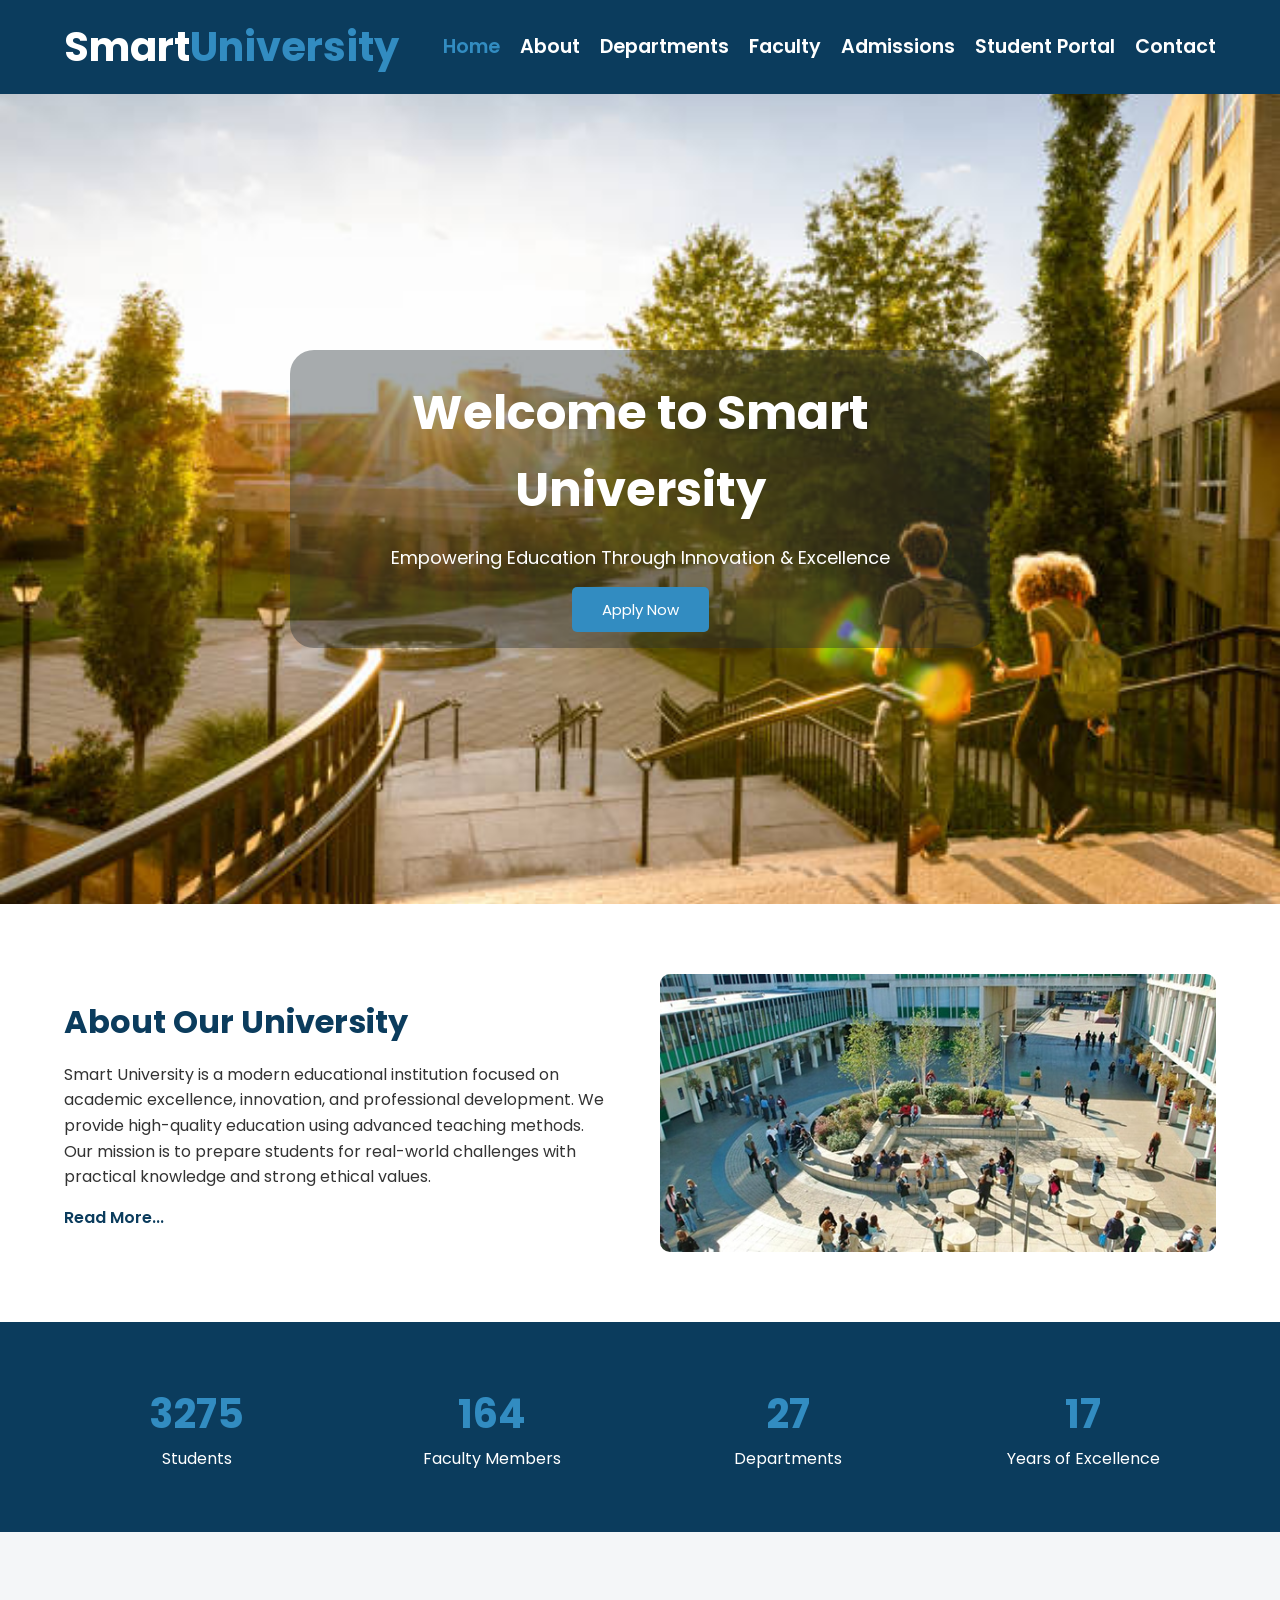
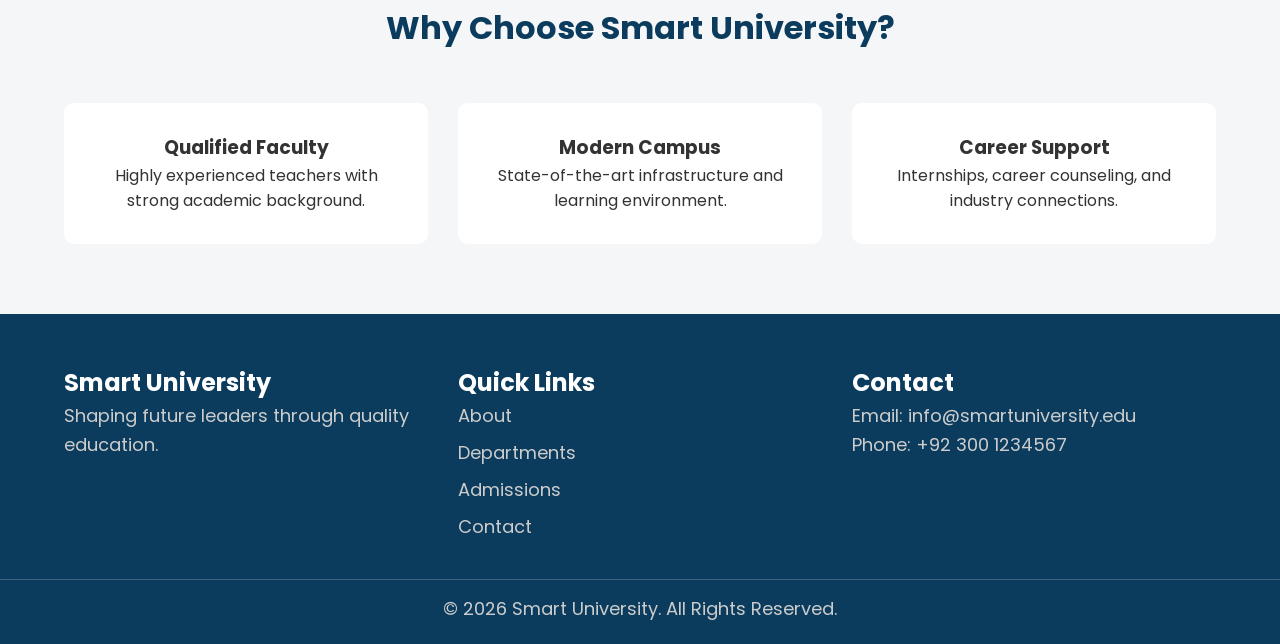
==== index.html @ c7d0f1ce "first commit" ====
<!DOCTYPE html>
<html lang="en">

<head>
    <meta charset="UTF-8">
    <meta name="viewport" content="width=device-width, initial-scale=1.0">

    <title>Smart University | Home</title>
    <meta name="description" content="Smart University - Empowering Education Through Innovation & Excellence">

    <!-- Google Font -->
    <link rel="preconnect" href="https://fonts.googleapis.com">
    <link rel="preconnect" href="https://fonts.gstatic.com" crossorigin>
    <link href="https://fonts.googleapis.com/css2?family=Poppins:wght@300;400;500;600;700&display=swap" rel="stylesheet">

    <!-- Main CSS -->
    <link rel="stylesheet" href="css/style.css">
</head>

<body>

<!-- ================= HEADER / NAVBAR ================= -->
<header class="header">
    <div class="container nav">

        <h2 class="logo">Smart<span>University</span></h2>
        <div id="hamburger" class="hamburger">☰</div>

        <nav id="navMenu" class="nav-menu">
            <ul class="nav-links">
                <li><a href="index.html" class="active">Home</a></li>
                <li><a href="about.html">About</a></li>
                <li><a href="departments.html">Departments</a></li>
                <li><a href="faculty.html">Faculty</a></li>
                <li><a href="admissions.html">Admissions</a></li>
                <li><a href="student-portal.html">Student Portal</a></li>
                <li><a href="contact.html">Contact</a></li>
            </ul>
        </nav>

    </div>
</header>

<main>

<!-- ================= HERO SECTION ================= -->
<section class="hero">
    <div class="hero-overlay">
        <div class="hero-content">
            <h1>Welcome to Smart University</h1>
            <p>Empowering Education Through Innovation & Excellence</p>
            <a href="admissions.html" class="btn">Apply Now</a>
        </div>
    </div>
</section>

<!-- ================= ABOUT SECTION ================= -->
<section class="about">
    <div class="container">
        <div class="about-grid">

            <div class="about-text">
                <h2>About Our University</h2>
                <p>
                    Smart University is a modern educational institution focused on
                    academic excellence, innovation, and professional development.
                    We provide high-quality education using advanced teaching methods.
                </p>
                <p>
                    Our mission is to prepare students for real-world challenges
                    with practical knowledge and strong ethical values.
                </p>
                <a href="about.html" class="btn-secondary">Read More...</a>
            </div>

            <div class="about-image">
                <img src="images/campus.jpg" alt="Smart University Campus">
            </div>

        </div>
    </div>
</section>

<!-- ================= COUNTER SECTION ================= -->
<section class="counter">
    <div class="container counter-grid">

        <div class="counter-box">
            <h3 class="count" data-target="5000">0</h3>
            <p>Students</p>
        </div>

        <div class="counter-box">
            <h3 class="count" data-target="250">0</h3>
            <p>Faculty Members</p>
        </div>

        <div class="counter-box">
            <h3 class="count" data-target="40">0</h3>
            <p>Departments</p>
        </div>

        <div class="counter-box">
            <h3 class="count" data-target="25">0</h3>
            <p>Years of Excellence</p>
        </div>

    </div>
</section>

<!-- ================= FEATURES SECTION ================= -->
<section class="features">
    <div class="container">

        <h2 class="section-title">Why Choose Smart University?</h2>

        <div class="features-grid">

            <div class="feature-card">
                <h3>Qualified Faculty</h3>
                <p>Highly experienced teachers with strong academic background.</p>
            </div>

            <div class="feature-card">
                <h3>Modern Campus</h3>
                <p>State-of-the-art infrastructure and learning environment.</p>
            </div>

            <div class="feature-card">
                <h3>Career Support</h3>
                <p>Internships, career counseling, and industry connections.</p>
            </div>

        </div>

    </div>
</section>

</main>

<!-- ================= FOOTER ================= -->
<footer class="footer">

    <div class="container footer-grid">

        <div>
            <h2>Smart University</h2>
            <p>Shaping future leaders through quality education.</p>
        </div>

        <div>
            <h2>Quick Links</h2>
            <ul>
                <li><a href="about.html">About</a></li>
                <li><a href="departments.html">Departments</a></li>
                <li><a href="admissions.html">Admissions</a></li>
                <li><a href="contact.html">Contact</a></li>
            </ul>
        </div>

        <div>
            <h2>Contact</h2>
            <p>Email: info@smartuniversity.edu</p>
            <p>Phone: +92 300 1234567</p>
        </div>

    </div>

    <div class="footer-bottom">
        <p>© <span id="year"></span> Smart University. All Rights Reserved.</p>
    </div>

</footer>

<!-- ================= JAVASCRIPT ================= -->
<script src="js/script.js"></script>

<script>
    // Auto year
    document.getElementById("year").textContent = new Date().getFullYear();

    // Toggle navigation menu
    document.getElementById("hamburger").addEventListener("click", function() {
        const navMenu = document.getElementById("navMenu");
        navMenu.classList.toggle("active");
    });
</script>

</body>
</html>
---- css/style.css ----
/* ===============================
   GLOBAL STYLES
================================ */
* {
    margin: 0;
    padding: 0;
    box-sizing: border-box;
}

body {
    font-family: 'Poppins', sans-serif;
    line-height: 1.6;
    color: #333;
    background: #f4f6f8;
}

a {
    text-decoration: none;
    color: inherit;
}

img {
    width: 100%;
    display: block;
}

.container {
    width: 90%;
    max-width: 1200px;
    margin: auto;
}

/* ===============================
   HEADER / NAVBAR
================================ */
.header {
    background: #0b3c5d;
    padding: 15px 0;
    position: sticky;
    top: 0;
    z-index: 1000;
}

.nav {
    display: flex;
    align-items: center;
    justify-content: space-between;
}

.nav .logo {
    margin-left: 0;
}

.logo {
    color: #fff;
    font-size: 2.5rem;
    font-weight: 700;
    margin-right: 30px;
}

.logo span {
    color: #328cc1;
}

.hamburger {
    cursor: pointer;
    display: none;
    color: #fff;
    font-size: 2rem;
}

.nav-menu {
    display: flex;
}

.nav-links {
    list-style: none;
    display: flex;
    gap: 20px;
}

.nav-links a {
    color: #fff;
    font-size: 1.2rem;
    font-weight: 600;
    transition: all 0.3s;
    flex-wrap: wrap;
}

.nav-links a:hover,
.nav-links a.active {
    color: #328cc1;
}

/* ===============================
   HERO
================================ */
.hero {
    height: 90vh;
    background: url("/images/graduation-cremony.jpg") no-repeat center/cover;
    position: relative;
}

.hero-overlay {
    height: 100%;
    display: flex;
    align-items: center;
    justify-content: center;
}

.hero-content {
    background: rgba(35, 45, 50, 0.4);
    color: #fff;
    text-align: center;
    max-width: 700px;
    border-radius: 1.5rem;
    padding: 25px;
}

.hero-content h1 {
    font-size: 48px;
    margin-bottom: 15px;
}

.hero-content p {
    font-size: 18px;
    margin-bottom: 25px;
}

/* ===============================
   BUTTONS
================================ */
.btn {
    background: #328cc1;
    color: #fff;
    padding: 12px 30px;
    border-radius: 5px;
    font-size: 15px;
    transition: all 0.3s;
}

.btn:hover {
    background: #256b96;
}

.btn-secondary {
    display: inline-block;
    margin-top: 15px;
    color: #0b3c5d;
    font-weight: 600;
}

/* ===============================
   ABOUT
================================ */
.about {
    padding: 70px 0;
    background: #fff;
}

.about-grid {
    display: grid;
    grid-template-columns: 1fr 1fr;
    gap: 40px;
    align-items: center;
}

.about-text h2 {
    font-size: 32px;
    margin-bottom: 15px;
    color: #0b3c5d;
}

.about-image img {
    border-radius: 10px;
}

/* ===============================
   COUNTER
================================ */
.counter {
    background: #0b3c5d;
    color: #fff;
    padding: 60px 0;
}

.counter-grid {
    display: grid;
    grid-template-columns: repeat(4, 1fr);
    gap: 30px;
    text-align: center;
}

.counter-box h3 {
    font-size: 40px;
    color: #328cc1;
}

/* ===============================
   FEATURES
================================ */
.features {
    padding: 70px 0;
    background: #f4f6f8;
}

.section-title {
    text-align: center;
    font-size: 32px;
    color: #0b3c5d;
    margin-bottom: 50px;
}

.features-grid {
    display: grid;
    grid-template-columns: repeat(3, 1fr);
    gap: 30px;
}

.feature-card {
    background: #fff;
    padding: 30px;
    border-radius: 10px;
    text-align: center;
    transition: all 0.3s;
}

.feature-card:hover {
    transform: translateY(-8px);
    box-shadow: 0 10px 20px rgba(0, 0, 0, 0.1);
}

/* ===============================
   DEPARTMENTS
================================ */
.filter-bar {
    display: flex;
    gap: 15px;
    justify-content: center;
    margin-bottom: 30px;
}

.filter-bar button {
    padding: 10px 18px;
    border: none;
    border-radius: 5px;
    cursor: pointer;
    background: #0b3c5d;
    color: #fff;
    font-size: 14px;
    transition: background 0.3s;
}

.filter-bar button.active {
    background: #328cc1;
}

.dept-grid {
    display: grid;
    grid-template-columns: repeat(3, 1fr);
    gap: 30px;
}

.dept-card {
    background: #fff;
    padding: 25px;
    border-radius: 10px;
    transition: all 0.3s;
}

.dept-card:hover {
    transform: translateY(-6px);
    box-shadow: 0 10px 20px rgba(0, 0, 0, 0.1);
}

.dept-card h3 {
    color: #0b3c5d;
    margin-bottom: 10px;
}

/* ===============================
   FACULTY
================================ */
.faculty-flex {
    display: flex;
    flex-wrap: wrap;
    justify-content: center;
    align-items: center;
    gap: 20px;
}

.faculty-card {
    width: 350px;
    background: #fff;
    padding: 25px;
    border-radius: 10px;
    text-align: center;
    transition: all 0.3s;
}

.faculty-card:hover {
    transform: translateY(-6px);
    box-shadow: 0 10px 20px rgba(0, 0, 0, 0.1);
}

.faculty-card img {
    width: 120px;
    height: 120px;
    border-radius: 50%;
    object-fit: cover;
    margin: 0 auto 15px;
}

.faculty-card h3 {
    color: #0b3c5d;
    margin-bottom: 5px;
}

.faculty-card p {
    font-size: 14px;
    margin-bottom: 10px;
}

.faculty-card button {
    padding: 8px 16px;
    border: none;
    background: #328cc1;
    color: #fff;
    border-radius: 5px;
    cursor: pointer;
    font-size: 13px;
}

/* ===============================
   MODAL
================================ */
.modal {
    display: none;
    position: fixed;
    inset: 0;
    background: rgba(0, 0, 0, 0.6);
    justify-content: center;
    align-items: center;
    z-index: 2000;
}

.modal-content {
    background: #fff;
    padding: 30px;
    max-width: 500px;
    width: 90%;
    border-radius: 10px;
    position: relative;
}

.close-btn {
    position: absolute;
    top: 10px;
    right: 15px;
    font-size: 22px;
    cursor: pointer;
}

/* ===============================
   FORMS (Admission + Contact + Portal)
================================ */
.form-container,
.contact-form,
.contact-info,
.portal-container {
    background: #fff;
    padding: 30px;
    border-radius: 10px;
}

.form-container {
    max-width: 700px;
    margin: auto;
}

.portal-container {
    max-width: 400px;
    margin: 60px auto;
}

.contact-container {
    display: flex;
    gap: 40px;
    flex-wrap: wrap;
    margin: 50px auto;
    max-width: 1000px;
}

.contact-form {
    width: 50%;
}

.contact-info {
    width: 45%;
}

.contact-info p {
    line-height: 2;
}

.contact-info iframe {
    height: 65%;
    margin-top: 45px;
    width: 100%; /* Ensure iframe takes full width */
}

.form-group,
.portal-group {
    margin-bottom: 20px;
}

.form-group label,
.portal-group label {
    display: block;
    margin-bottom: 6px;
    font-weight: 500;
}

.form-group input,
.form-group select,
.form-group textarea,
.portal-group input {
    width: 100%;
    padding: 12px;
    border: 1px solid #ccc;
    border-radius: 5px;
    font-size: 14px;
}

.form-group textarea {
    resize: none;
    height: 100px;
}

.form-group button,
.portal-group button {
    background: #0b3c5d;
    color: #fff;
    padding: 12px 25px;
    border: none;
    border-radius: 5px;
    font-size: 15px;
    cursor: pointer;
    width: 100%;
    transition: background 0.3s;
}

.form-group button:hover,
.portal-group button:hover {
    background: #328cc1;
}

/* ===============================
   DASHBOARD
================================ */
.dashboard {
    max-width: 900px;
    margin: 60px auto;
    display: none; /* Make sure to toggle this display as needed */
}

.dashboard-grid {
    display: grid;
    grid-template-columns: repeat(3, 1fr);
    gap: 25px;
}

.dash-card {
    background: #fff;
    padding: 25px;
    border-radius: 10px;
    text-align: center;
}

.dash-card h3 {
    color: #0b3c5d;
}

/* ===============================
   FOOTER
================================ */
.footer {
    background: #0b3c5d;
    color: #fff;
    padding: 50px 0 20px;
}

.footer-grid {
    display: grid;
    grid-template-columns: repeat(3, 1fr);
    gap: 30px;
}

.footer ul {
    list-style: none;
}

.footer ul li {
    margin-bottom: 8px;
    color: #ccc;
    font-size: 18px;
}

.footer p {
    color: #ccc;
    font-size: 18px;
}

.footer ul li a:hover {
    color: #328cc1;
}

.footer-bottom {
    text-align: center;
    margin-top: 30px;
    font-size: 14px;
    border-top: 1px solid rgba(255, 255, 255, 0.2);
    padding-top: 15px;
}

.footer-bottom p {
    color: #ccc;
    font-size: 18px;
}

/* ===============================
   RESPONSIVE
================================ */

@media (max-width:999px){

    .logo{
        font-size: 2rem;
    }

    .hamburger {
        display: block;
    }

    .nav-menu {
        display: none;
        flex-direction: column;
        background: #333;
        position: absolute;
        top: 60px;
        right: 0;
        width: 200px;
    }

    .nav-menu.active {
        display: flex;
    }

    .nav-menu a {
        color: white;
        padding: 10px;
        text-decoration: none;
    }

    .about-grid,
    .features-grid,
    .counter-grid,
    .footer-grid{
        grid-template-columns:1fr 1fr;
    }

    .dept-grid{
        grid-template-columns:1fr 1fr;
    }

    .hero-content h1{
        font-size:36px;
    }

    .contact-form{
        width: 100%;
    }

    .contact-info{
        width: 100%;
    }
}

@media (max-width:600px){

    .logo{
        font-size: 1.85rem;
    }

    .hamburger {
        display: block;
    }

    .nav-menu {
        display: none;
        flex-direction: column;
        background: #333;
        position: absolute;
        top: 60px;
        right: 0;
        width: 200px;
    }

    .nav-menu.active {
        display: flex;
    }

    .nav-menu a {
        color: white;
        padding: 10px;
        text-decoration: none;
    }

    .about-grid,
    .features-grid,
    .counter-grid,
    .footer-grid,
    .dept-grid,
    .dashboard-grid{
        grid-template-columns:1fr;
    }

    .hero{
        height:70vh;
    }

    .hero-content h1{
        font-size:28px;
    }

    .filter-bar {
        display: flex;
        justify-content: start;
        gap: 10px;
        padding: 15px 10px;
        overflow-x: auto;
        white-space: nowrap;
        scroll-behavior: smooth;
        top: 165px;
    }

    .filter-bar::-webkit-scrollbar {
        display: none;
    }

    .filter-bar {
        -ms-overflow-style: none;
        scrollbar-width: none;
    }

    .filter-bar button{
        padding:10px 18px;
        border:none;
        border-radius:5px;
        cursor:pointer;
        background:#0b3c5d;
        color:#fff;
        font-size:14px;
    }

    .contact-container{
        flex-direction:column;
    }

    .footer-bottom p{
        font-size: medium;
    }
}
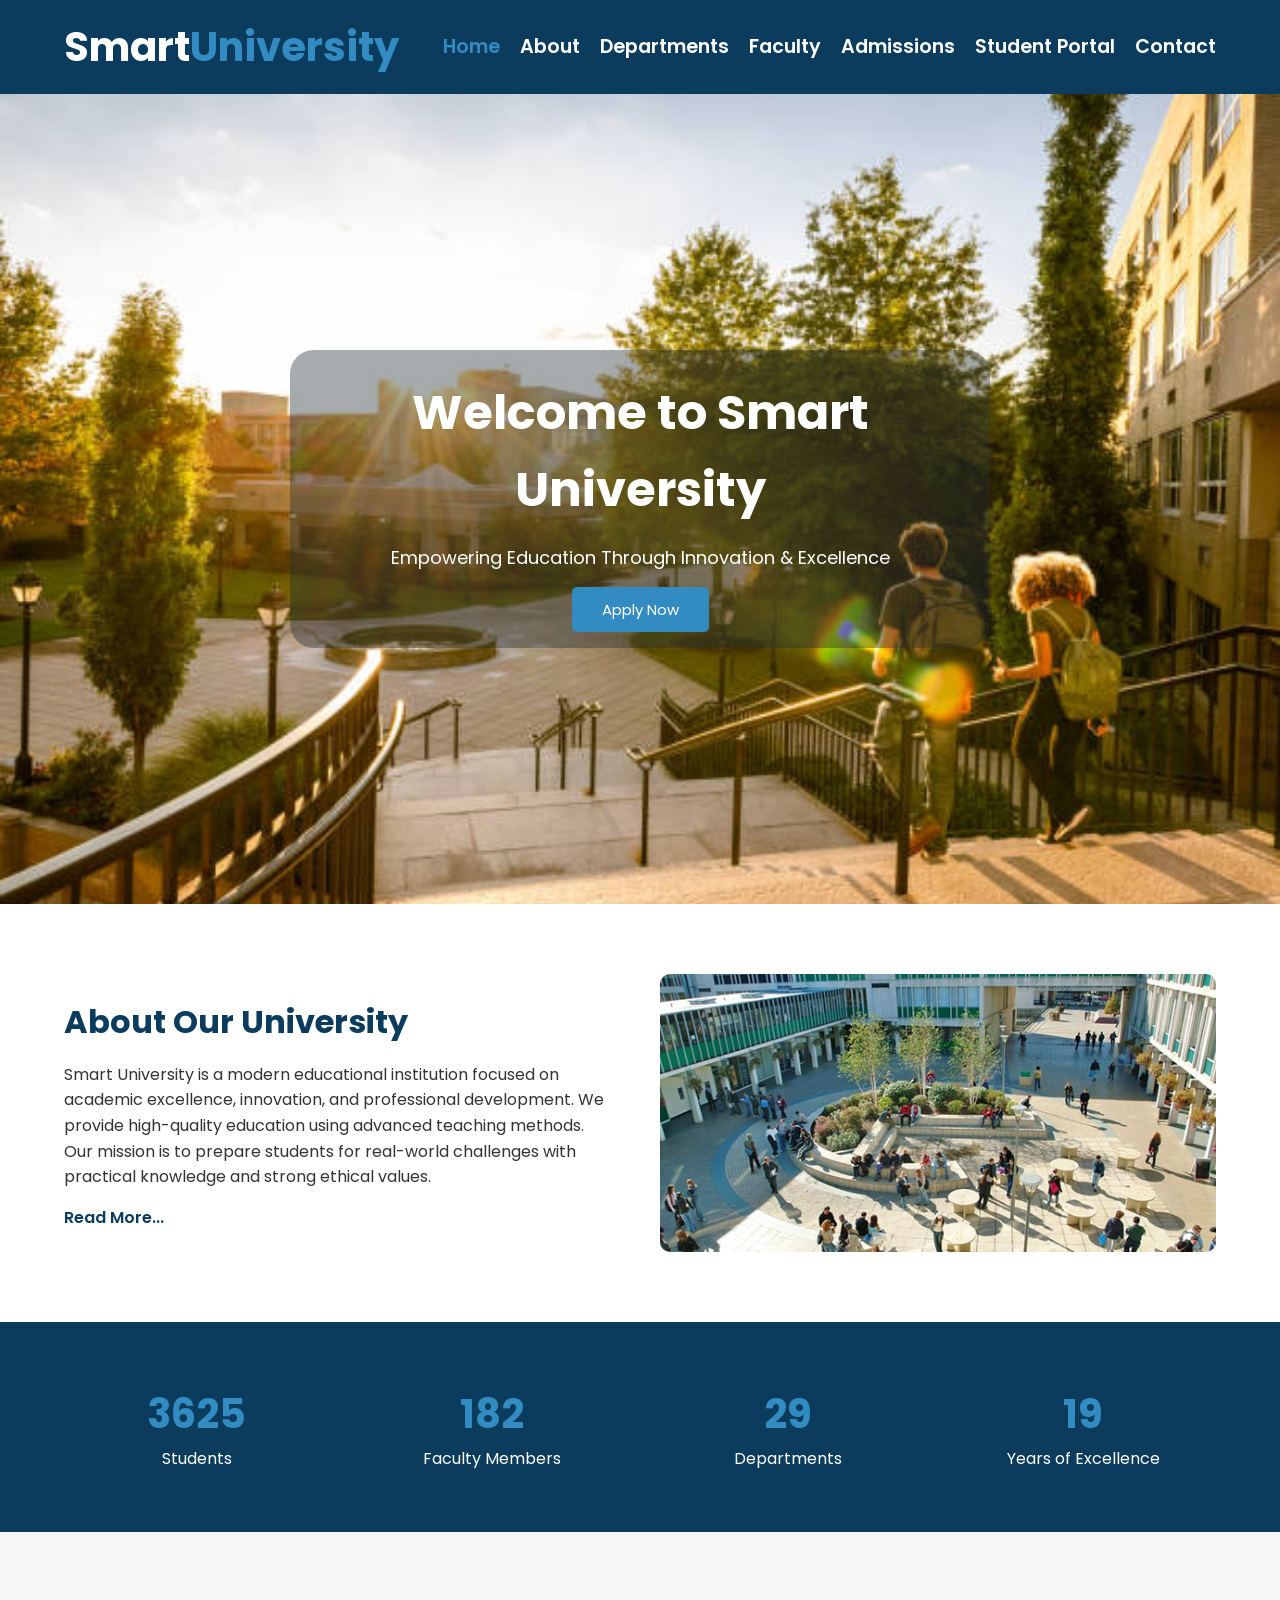
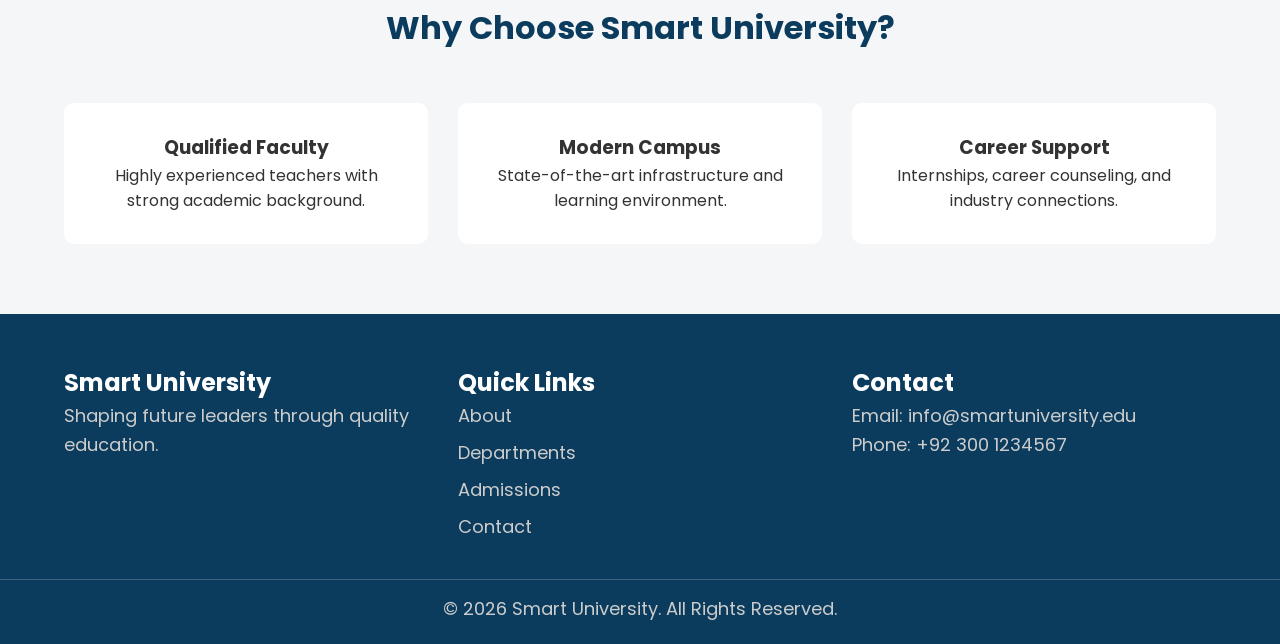
==== commit 6d83f38c: "Fixed hamburger menu for mobile devices" ====
--- a/index.html
+++ b/index.html
@@ -178,12 +178,6 @@
 <script>
     // Auto year
     document.getElementById("year").textContent = new Date().getFullYear();
-
-    // Toggle navigation menu
-    document.getElementById("hamburger").addEventListener("click", function() {
-        const navMenu = document.getElementById("navMenu");
-        navMenu.classList.toggle("active");
-    });
 </script>
 
 </body>
--- a/css/style.css
+++ b/css/style.css
@@ -538,28 +538,39 @@
         font-size: 2rem;
     }
 
-    .hamburger {
-        display: block;
-    }
-
-    .nav-menu {
-        display: none;
-        flex-direction: column;
-        background: #333;
-        position: absolute;
-        top: 60px;
-        right: 0;
-        width: 200px;
-    }
-
-    .nav-menu.active {
-        display: flex;
-    }
-
-    .nav-menu a {
-        color: white;
-        padding: 10px;
-        text-decoration: none;
+    .hamburger{
+        display:block;
+        cursor:pointer;
+    }
+
+    .nav-menu{
+        display:none;
+        position:absolute;
+        top:80px;
+        right:0px;
+        width:250px;
+        background:#0b3c5d;
+        border-radius: 0 0 10px 10px;
+        padding:20px;
+    }
+
+    .nav-menu.active{
+        display:block;
+    }
+
+    .nav-links{
+        flex-direction:column;
+        gap:10px;
+    }
+
+    .nav-links li{
+        width:100%;
+    }
+
+    .nav-links a{
+        display:block;
+        width:100%;
+        padding:10px;
     }
 
     .about-grid,
@@ -571,66 +582,6 @@
 
     .dept-grid{
         grid-template-columns:1fr 1fr;
-    }
-
-    .hero-content h1{
-        font-size:36px;
-    }
-
-    .contact-form{
-        width: 100%;
-    }
-
-    .contact-info{
-        width: 100%;
-    }
-}
-
-@media (max-width:600px){
-
-    .logo{
-        font-size: 1.85rem;
-    }
-
-    .hamburger {
-        display: block;
-    }
-
-    .nav-menu {
-        display: none;
-        flex-direction: column;
-        background: #333;
-        position: absolute;
-        top: 60px;
-        right: 0;
-        width: 200px;
-    }
-
-    .nav-menu.active {
-        display: flex;
-    }
-
-    .nav-menu a {
-        color: white;
-        padding: 10px;
-        text-decoration: none;
-    }
-
-    .about-grid,
-    .features-grid,
-    .counter-grid,
-    .footer-grid,
-    .dept-grid,
-    .dashboard-grid{
-        grid-template-columns:1fr;
-    }
-
-    .hero{
-        height:70vh;
-    }
-
-    .hero-content h1{
-        font-size:28px;
     }
 
     .filter-bar {
@@ -663,6 +614,107 @@
         font-size:14px;
     }
 
+    .hero-content h1{
+        font-size:36px;
+    }
+
+    .contact-form{
+        width: 100%;
+    }
+
+    .contact-info{
+        width: 100%;
+    }
+}
+
+@media (max-width:600px){
+
+    .logo{
+        font-size: 1.85rem;
+    }
+
+    .hamburger{
+        display:block;
+        cursor:pointer;
+    }
+
+    .nav-menu{
+        display:none;
+        position:absolute;
+        top:80px;
+        right:0px;
+        width:250px;
+        background:#0b3c5d;
+        border-radius: 0 0 10px 10px;
+        padding:20px;
+    }
+
+    .nav-menu.active{
+        display:block;
+    }
+
+    .nav-links{
+        flex-direction:column;
+        gap:10px;
+    }
+
+    .nav-links li{
+        width:100%;
+    }
+
+    .nav-links a{
+        display:block;
+        width:100%;
+        padding:10px;
+    }
+
+    .about-grid,
+    .features-grid,
+    .counter-grid,
+    .footer-grid,
+    .dept-grid,
+    .dashboard-grid{
+        grid-template-columns:1fr;
+    }
+
+    .hero{
+        height:70vh;
+    }
+
+    .hero-content h1{
+        font-size:28px;
+    }
+
+    .filter-bar {
+        display: flex;
+        justify-content: start;
+        gap: 10px;
+        padding: 15px 10px;
+        overflow-x: auto;
+        white-space: nowrap;
+        scroll-behavior: smooth;
+        top: 165px;
+    }
+
+    .filter-bar::-webkit-scrollbar {
+        display: none;
+    }
+
+    .filter-bar {
+        -ms-overflow-style: none;
+        scrollbar-width: none;
+    }
+
+    .filter-bar button{
+        padding:10px 18px;
+        border:none;
+        border-radius:5px;
+        cursor:pointer;
+        background:#0b3c5d;
+        color:#fff;
+        font-size:14px;
+    }
+
     .contact-container{
         flex-direction:column;
     }
